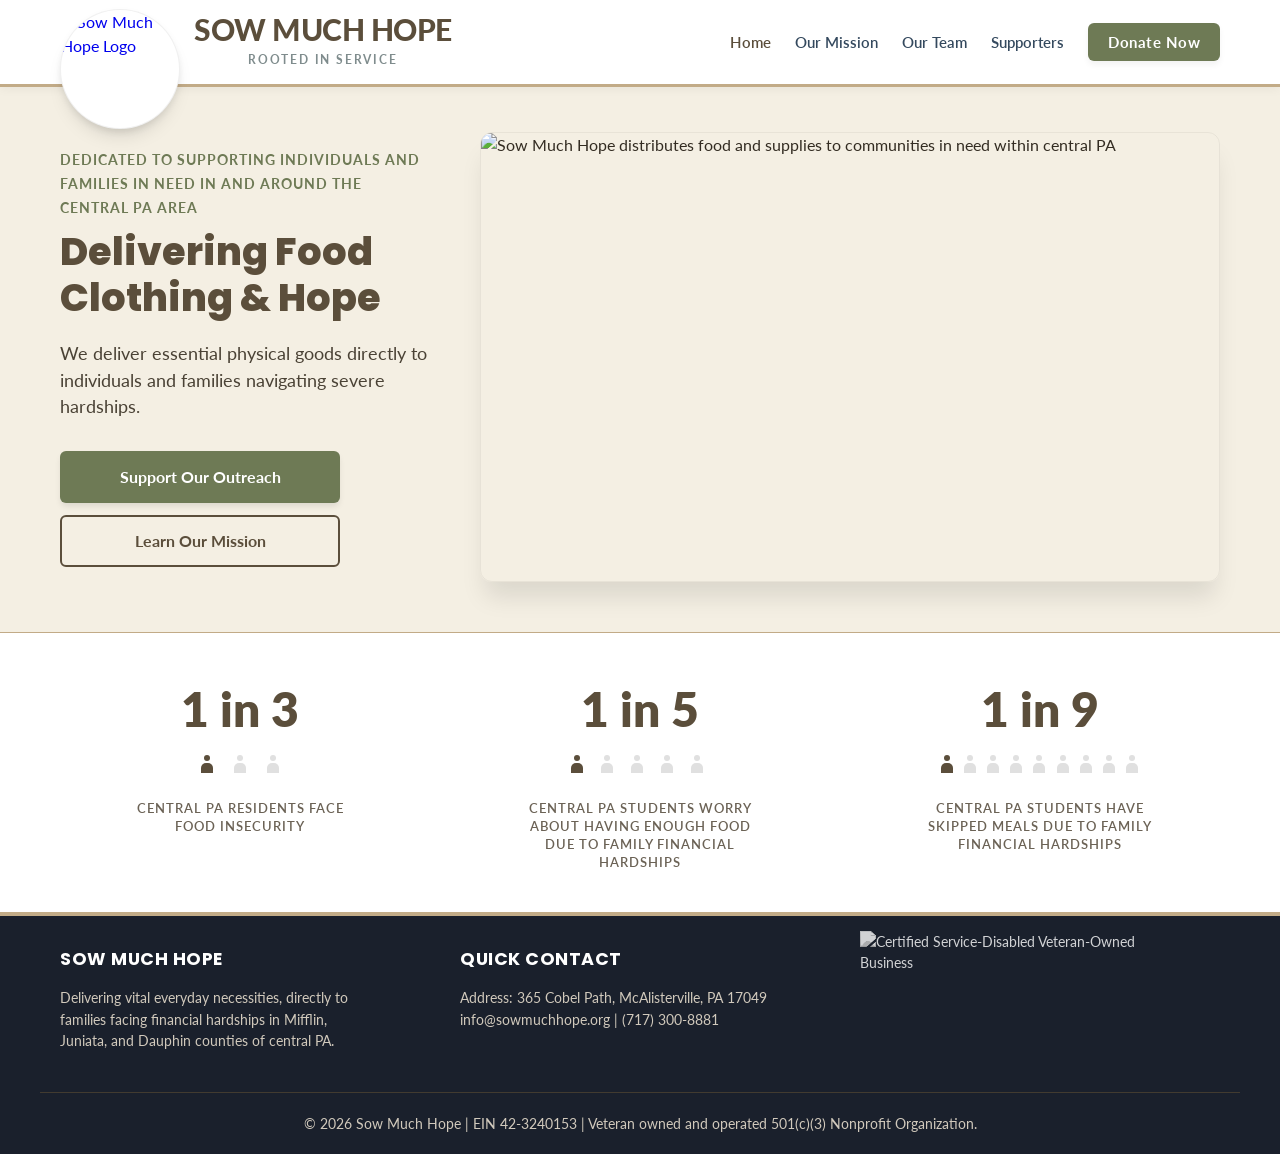
==== index.html @ 4f0cb386 "added supporters page" ====
<!DOCTYPE html>
<html lang="en">
<head>
    <meta charset="UTF-8">
    <meta name="viewport" content="width=device-width, initial-scale=1.0">
    <title>Sow Much Hope</title>

    <!-- Standard Favicon -->
    <link rel="icon" type="image/png" sizes="64x64" href="./images/favicon.png">

    <!-- Shortcut Icon for Older Browsers -->
    <link rel="shortcut icon" href="./images/favicon.png">

    <!-- Apple Touch Icon (For iOS Home Screen Bookmarks) -->
    <link rel="apple-touch-icon" sizes="180x180" href="./images/apple-touch-icon.png">
	
    <link rel="preconnect" href="https://fonts.googleapis.com">
    <link rel="preconnect" href="https://fonts.gstatic.com" crossorigin>
    <link href="https://fonts.googleapis.com/css2?family=Crete+Round:ital@0;1&family=Lato:ital,wght@0,100;0,300;0,400;0,700;0,900;1,100;1,300;1,400;1,700;1,900&family=Poppins:ital,wght@0,100;0,200;0,300;0,400;0,500;0,600;0,700;0,800;0,900;1,100;1,200;1,300;1,400;1,500;1,600;1,700;1,800;1,900&display=swap" rel="stylesheet">
	
    <link rel="stylesheet" href="style.css">
</head>
<body>

	<!-- MASTER HEADER -->
    <header>
        <nav class="container">
            <a href="index.html" class="logo-group">
                <img src="images/logo.png" alt="Sow Much Hope Logo" class="logo-img">
                <div class="logo-text">
                    <span class="logo-title">Sow Much Hope</span>
                    <span class="logo-tagline">Rooted in Service</span>
                </div>
            </a>
            <ul class="nav-links">
                <li><a href="index.html" class="nav-item active">Home</a></li>
                <li><a href="about.html" class="nav-item">Our Mission</a></li>
				<li><a href="team.html" class="nav-item">Our Team</a></li>
                <li><a href="supporters.html" class="nav-item">Supporters</a></li>
                <li><a href="donate.html" class="btn-donate-nav">Donate Now</a></li>
            </ul>            
        </nav>
    </header>
	
    <!-- CONTENT AREA -->
	<main>
		<section style="background: var(--brand-secondary); padding: 35px 0 40px 0; border-bottom: 1px solid var(--accent-gold);">
			<div class="container" style="display: flex; flex-wrap: wrap; gap: 50px; align-items: center;">
                
                <!-- Left Column: Value Proposition -->
                <div class="hero-text-col" style="flex: 1; min-width: 320px;">
                    <span style="color: var(--donation-accent); font-weight: 700; text-transform: uppercase; letter-spacing: 1px; font-size: 0.85rem;">Dedicated to supporting individuals and families in need in and around the central PA area</span>
                    <h1 style="font-size: 2.4rem; line-height: 1.2; margin: 10px 0 20px 0; color: var(--brand-primary); font-weight: 800;">Delivering Food Clothing & Hope</h1>
                    <p style="font-size: 1.1rem; color: #4a4235; margin-bottom: 30px;">We deliver essential physical goods directly to individuals and families navigating severe hardships.</p>
                    
                    <!-- Unified Action Buttons -->
                    <div class="hero-btn-group" style="display: flex; flex-direction: column; gap: 12px; max-width: 280px;">
                        <a href="donate.html" style="background: var(--donation-accent); color: white; padding: 14px 24px; text-decoration: none; font-weight: bold; border-radius: 6px; font-size: 1rem; text-align: center; box-shadow: 0 4px 6px -1px rgba(0,0,0,0.1); transition: transform 0.2s, background 0.2s;">
                            Support Our Outreach
                        </a>
                        <a href="about.html" style="background: transparent; color: var(--brand-primary); border: 2px solid var(--brand-primary); padding: 12px 24px; text-decoration: none; font-weight: bold; border-radius: 6px; font-size: 1rem; text-align: center; transition: background 0.2s;">
                            Learn Our Mission
                        </a>
                    </div>
                </div>

                <!-- Right Column: Massive Hero Image Placement -->
                <div style="flex: 2; min-width: 320px; display: flex; align-items: stretch;">
                    <img src="images/heroimage.png" 
                         alt="Sow Much Hope distributes food and supplies to communities in need within central PA" 
                         style="width: 100%; height: 100%; min-height: 450px; display: block; object-fit: cover; border-radius: 12px; box-shadow: 0 20px 25px -5px rgba(0,0,0,0.1); border: 1px solid rgba(0,0,0,0.05);">
                </div>

            </div>
        </section>

<!-- QUICK IMPACT STATS CONTAINER -->
		<section style="padding: 30px 0; text-align: center; background: white;">
			<div class="container" style="display: flex; flex-wrap: wrap; justify-content: space-around; gap: 40px;">
				
				<!-- Stat 1: 1 in 9 Residents -->
				<div style="display: flex; flex-direction: column; align-items: center; max-width: 250px;">
					<p style="font-size: 3rem; font-weight: 800; color: var(--brand-primary); margin-bottom: 10px;">1 in 3</p>
					
					<!-- 3-Person Grid: 1 Primary Color, 2 Neutral Colors -->
					<div style="display: flex; grid-template-columns: repeat(3, 1fr); gap: 20px; width: 80px; margin-bottom: 25px; align-items: end;">
						<div class="css-person active"><div></div></div>
						<div class="css-person"><div></div></div>
						<div class="css-person"><div></div></div>
					</div>

					<p style="text-transform: uppercase; letter-spacing: 1px; font-size: 0.8rem; color: #6b6255; font-weight: 600; line-height: 1.4; margin: 0;">Central PA residents face food insecurity</p>
				</div>

				<!-- Stat 2: 1 in 5 Students -->
				<div style="display: flex; flex-direction: column; align-items: center; max-width: 250px;">
					<p style="font-size: 3rem; font-weight: 800; color: var(--brand-primary); margin-bottom: 10px;">1 in 5</p>
					
					<!-- 5-Person Grid: 1 Primary Color, 4 Neutral Colors -->
					<div style="display: grid; grid-template-columns: repeat(5, 1fr); gap: 10px; width: 140px; margin-bottom: 25px; align-items: end;">
						<div class="css-person active"><div></div></div>
						<div class="css-person"><div></div></div>
						<div class="css-person"><div></div></div>
						<div class="css-person"><div></div></div>
						<div class="css-person"><div></div></div>
					</div>

					<p style="text-transform: uppercase; letter-spacing: 1px; font-size: 0.8rem; color: #6b6255; font-weight: 600; line-height: 1.4; margin: 0;">Central PA students worry about having enough food due to family financial hardships</p>
				</div>

				<!-- Stat 3: 1 in 9 Students Skipping Meals -->
				<div style="display: flex; flex-direction: column; align-items: center; max-width: 250px;">
					<p style="font-size: 3rem; font-weight: 800; color: var(--brand-primary); margin-bottom: 10px;">1 in 9</p>
					
					<!-- 9-Person Grid: 1 Primary Color, 8 Neutral Colors -->
					<div style="display: grid; grid-template-columns: repeat(9, 1fr); gap: 8px; width: 200px; margin-bottom: 25px; align-items: end;">
						<div class="css-person active"><div></div></div>
						<div class="css-person"><div></div></div>
						<div class="css-person"><div></div></div>
						<div class="css-person"><div></div></div>
						<div class="css-person"><div></div></div>
						<div class="css-person"><div></div></div>
						<div class="css-person"><div></div></div>
						<div class="css-person"><div></div></div>
						<div class="css-person"><div></div></div>
					</div>

					<p style="text-transform: uppercase; letter-spacing: 1px; font-size: 0.8rem; color: #6b6255; font-weight: 600; line-height: 1.4; margin: 0;">Central PA students have skipped meals due to family financial hardships</p>
				</div>

			</div>
		</section>
	</main>

    <!-- MASTER FOOTER -->
    <footer>
        <div class="container" style="display: flex; flex-wrap: wrap; justify-content: space-between; gap: 40px; border-bottom: 1px solid #423b30; padding-bottom: 40px;">
            <!-- Column 1: About -->
            <div style="flex: 1; min-width: 250px;">
                <h3>Sow Much Hope</h3>
                <p style="max-width: 300px;">Delivering vital everyday necessities, directly to families facing financial hardships in Mifflin, Juniata, and Dauphin counties of central PA.</p>
            </div>
            
            <!-- Column 2: Contact Info -->
            <div style="flex: 1; min-width: 250px;">
                <h3>Quick Contact</h3>
                <!--<p>Address: P.O. Box 127, McAlisterville, PA 17049</p>-->
				<p>Address: 365 Cobel Path, McAlisterville, PA 17049</p>
                <p>info@sowmuchhope.org | (717) 300-8881</p>
            </div>

			<!-- Update the Column 3 opening tag to include this class name -->
			<div class="footer-badge-col" style="flex: 1; min-width: 200px; display: flex; flex-direction: column; align-items: flex-start; justify-content: flex-start;">
				<img src="images/VeteranOwned.webp" alt="Certified Service-Disabled Veteran-Owned Business" style="height: auto; max-width: 300px; margin-top: -15px; filter: grayscale(1) brightness(1.4); opacity: 0.8; transition: opacity 0.2s;" onmouseover="this.style.opacity='1'" onmouseout="this.style.opacity='0.8'">
			</div>
        </div>


        <!-- Bottom Copyright Row -->
        <div class="container" style="padding-top: 20px; text-align: center; color: #a89f90;">
            <p>&copy; 2026 Sow Much Hope | EIN 42-3240153 | Veteran owned and operated 501(c)(3) Nonprofit Organization.</p>
        </div>		
    </footer>

</body>
</html>
---- style.css ----
/* ==========================================
    BRAND VARIABLES 
   ========================================== */
   
:root {
    /* BRAND COLORS: */
    --brand-primary: #5B4E3B;       /* Deep bronze/brown from logo text & frame */
    --brand-secondary: #F4EFE3;     /* Warm parchment brand tint for backgrounds */
    --text-dark: #332C22;           /* Deep earthy charcoal for readable text */
    --bg-light: #FAF8F5;            /* Off-white light grey for clean sectioning */
    
    /* THE DONATION ACCENT: Highly prominent, organic green from the leaves */
    --donation-accent: #6E7A55;     /* Leaf green to drive action smoothly */
    --donation-hover: #5A6544;      /* Slightly deeper green for hover state */
    --accent-gold: #C2AB87;         /* Warm emblem gold for fine borders/details */
	--footer-navyblue: #1a202c;
}

/* Master Reset & Browser Best Practices */
* {
    box-sizing: border-box;
    margin: 0;
    padding: 0;
}

/* Master Layout: Shared Header & Navigation */
header {
    background: #ffffff;
    box-shadow: 0 2px 10px rgba(0,0,0,0.05);
    position: sticky;
    top: 0;
    z-index: 1000;
    border-bottom: 3px solid var(--accent-gold);
}

nav {
    display: flex;
    justify-content: space-between;
    align-items: center;
    padding: 20px 0;
}

.nav-links {
    display: flex;
    align-items: center;
    list-style: none;
    gap: 24px;
    margin: 0;
    padding: 0;
}

.nav-item {
    font-family: 'Lato', sans-serif;
    text-decoration: none;
    color: #34495e;
    font-weight: 600;
    font-size: 0.95rem;
    transition: color 0.2s ease;
}

.nav-item:hover, .nav-item.active {
    color: var(--brand-primary, #2c3e50);
}

.btn-donate-nav {
    font-family: 'Lato', sans-serif;
    text-decoration: none;
    background: var(--donation-accent, #e74c3c);
    color: #ffffff !important;
    padding: 10px 20px;
    border-radius: 6px;
    font-weight: 700;
    font-size: 0.95rem;
    letter-spacing: 0.5px;
    box-shadow: 0 4px 6px rgba(0, 0, 0, 0.05);
    transition: transform 0.2s ease, background 0.2s ease;
}

.btn-donate-nav:hover {
    transform: translateY(-1px);
    box-shadow: 0 6px 12px rgba(0, 0, 0, 0.1);
}

/* Logo & Brand Layout Alignment */
.logo-group {
    display: flex;
    align-items: center;
    text-decoration: none;
    flex: 1;
    max-width: 50%;
    position: relative; /* Acts as the structural anchor for our floating logo */
    height: 64px;       /* Firmly locks the header's vertical height tracking */
}

.logo-img {
    height: 120px;      /* Significantly upscaled size */
    width: 120px;       /* Keeps it a perfect, non-oval square */
    display: block;
    object-fit: cover;
    flex-shrink: 0;
    border-radius: 50%; /* Slightly smoother radius to match the larger footprint */
    background: #ffffff;
    
    /* Premium deep shadow so it looks realistically layered over the hero section */
    box-shadow: 0 12px 20px -8px rgba(0,0,0,0.15), 0 4px 10px -2px rgba(0,0,0,0.1);
    border: 1px solid rgba(0,0,0,0.06);
    
    /* The Overlap Magic */
    position: absolute;
    top: -1px;         /* Shifts it up slightly to balance the top and bottom hang */
    left: 0;
    z-index: 10;        /* Guarantees it floats over the header border and hero background */
}

.logo-text {
    display: flex;
    flex-direction: column;
    justify-content: center;
    text-align: center;
    /* Pushes text right: 110px (logo width) + 24px (breathing room gap) */
    margin-left: 134px; 
}

.logo-title {
    font-family: 'Lato', sans-serif;
    display: block;
    font-size: 1.85rem; 
    font-weight: 900;
    text-transform: uppercase;
    color: var(--brand-primary, #2c3e50);
    line-height: 1.0; 
    letter-spacing: -0.5px; 
    white-space: nowrap;
}

.logo-tagline {
    font-family: 'Lato', sans-serif;
    display: block;
    font-size: 0.75rem;
    font-weight: 700;
    text-transform: uppercase;
    letter-spacing: 1.8px;
    color: #7f8c8d;
    margin-top: 6px;
}

body {
    /* Set your primary brand text font (Lato) with system fallback options */
    font-family: 'Lato', -apple-system, BlinkMacSystemFont, "Segoe UI", Roboto, "Helvetica Neue", Arial, sans-serif;
    color: var(--text-dark);
    background-color: var(--bg-light);
    line-height: 1.5;
}

h1, h2, h3, h4, h5, h6 {
    /* If Poppins fails to load, it cleanly defaults to a clean system sans-serif */
    font-family: 'Poppins', -apple-system, BlinkMacSystemFont, "Segoe UI", Arial, sans-serif;
    color: var(--brand-primary);
    font-weight: 700;
}

/* If you use a serif accent for specific subheadings or callouts: */
.serif-accent {
    font-family: 'Crete Round', Georgia, Cambria, "Times New Roman", serif;
}

.container {
    width: 100%;
    max-width: 1200px;
    margin: 0 auto;
    padding: 10px 20px;
}

/* ==========================================
   UNIFIED SUB-PAGE LAYOUT SYSTEM
   ========================================== */

/* This outer wrapper is identical on every page to prevent any jumping */
.sub-page-wrapper {
    padding: 60px 20px 10px 20px;
    background-color: var(--brand-secondary);
    min-height: 77.3vh;
    box-sizing: border-box;
}

/* Base style for single full-width cards (About, Supporters) */
.inner-page-card {
    width: 100%;
    max-width: 1200px;
    margin: 0 auto;
    background: #ffffff;
    padding: 45px 35px;
    border-radius: 12px;
    box-shadow: 0 10px 25px -5px rgba(0, 0, 0, 0.05);
    border: 1px solid var(--accent-gold, #e5e0d8);
    box-sizing: border-box;
	text-align: center;
}

/* Container for multi-column pages (Donate layout) */
.sub-page-grid {
    display: flex;
    flex-wrap: wrap;
    gap: 30px;
    max-width: 1200px;
    margin: 0 auto;
    align-items: stretch;
    box-sizing: border-box;
}

/* Individual grid panels on the donate page */
.sub-page-grid section {
    flex: 1;
    min-width: 320px;
    background: #ffffff;
    border: 1px solid var(--accent-gold, #e5e0d8);
    border-radius: 12px;
    padding: 40px 30px;
    box-shadow: 0 10px 25px -5px rgba(0,0,0,0.05);
    display: flex;
    flex-direction: column;
    justify-content: space-between;
    box-sizing: border-box;
}

/* ==========================================
   MOBILE SNAP-TO-ALIGN OVERRIDES
   ========================================== */
@media (max-width: 768px) {
    /* Every page collapses to this exact padding boundary */
    .sub-page-wrapper {
        padding: 24px 16px; 
    }

    /* Standardizes inner text spacings uniformly */
    .inner-page-card,
    .sub-page-grid section {
        padding: 30px 20px;
        border-radius: 8px;
    }
    
    .sub-page-grid {
        gap: 20px; /* Tighten grid gap on mobile */
    }
}

/* CSS Little People Infographic Icons */
.css-person {
    display: flex;
    flex-direction: column;
    align-items: center;
    width: 14px;
    height: 20px;
    position: relative;
}

/* The Head */
.css-person::before {
    content: '';
    width: 6px;
    height: 6px;
    background: #e0e0e0; /* Default neutral gray */
    border-radius: 50%;
    margin-bottom: 2px;
    display: block;
}

/* The Torso/Shoulders */
.css-person div {
    width: 12px;
    height: 10px;
    background: #e0e0e0; /* Default neutral gray */
    border-top-left-radius: 5px;
    border-top-right-radius: 5px;
}

/* Highlighted Person Styling (The '1' in the stat ratio) */
.css-person.active::before {
    background: var(--brand-primary, #2c3e50); /* Highlights the head in your brand color */
}
.css-person.active div {
    background: var(--brand-primary, #2c3e50); /* Highlights the body in your brand color */
}

.donation-embed-box {
    background: #fcfbfa;
    border: 1px dashed #dcd6cd;
    border-radius: 8px;
    padding: 30px 20px;
    max-width: 450px;
    margin: 0 auto;
    width: 100%;
    box-sizing: border-box;
}
/* ==================
    TEAM PAGE STYLES
   ================== */
   
	   /* Horizontal Officer Card */
    .officer-card {
      background: #ffffff;
      border-radius: 8px;
      overflow: hidden;
      display: flex;
      flex-direction: row;
      align-items: flex-start;
      padding: 2rem;
      gap: 2rem;
    }
    .officer-headshot-wrapper {
      flex-shrink: 0;
    }
    .officer-img {
      width: 130px;
      height: 130px;
      border-radius: 50%;
      object-fit: cover;
      border: 3px solid #C2AB87;
      display: block;
    }
    .officer-info {
      flex: 1;
    }
    .officer-header {
      margin-bottom: 0.75rem;
    }
    .officer-name {
      font-size: 1.4rem;
      color: #5B4E3B;
      line-height: 1.2;
    }
    .officer-title {
      font-size: 0.95rem;
      font-weight: 600;
      color: #5B4E3B;
      text-transform: uppercase;
      letter-spacing: 0.5px;
      margin-top: 0.25rem;
    }
    .officer-email {
      display: inline-block;
      font-size: 0.9rem;
      color: #4a5568;
      text-decoration: none;
      margin-bottom: 0.75rem;
    }
    .officer-email:hover {
      color: #2e5b37;
      text-decoration: underline;
    }
    .officer-bio {
      font-size: 0.95rem;
      color: #4a5568;
      line-height: 1.6;
    }

    /* Responsive Mobile Adjustments */
    @media (max-width: 640px) {
      .officer-card {
        flex-direction: column;
        align-items: center;
        text-align: center;
        padding: 1.5rem;
        gap: 1rem;
      }
      .officer-headshot-wrapper {
        margin-bottom: 0.5rem;
      }
    }

/* ==================
    SUPPORTERS PAGE STYLES
   ================== */


.logo-container {
  display: flex;
  flex-wrap: wrap;
  align-items: center;      /* Vertically centers logos of different aspect ratios */
  justify-content: center; /* Centers logos horizontally */
  gap: 2rem;               /* Creates consistent spacing between logos */
}

.logo-container img {
  max-width: 225px;
  max-height: 100px;
  width: auto;
  height: auto;
  object-fit: contain;
}     /* Ensures logos fit neatly without distortion */


/* Master Layout: Shared Footer */
footer {
    background: var(--footer-navyblue); /*/#1a202c;*/ /* Darkened variant of brand-primary */
    color: #D1C9BC;
    padding: 20px 0 10px 0;
    font-size: 0.9rem;
    border-top: 4px solid var(--accent-gold);
}

footer h3 {
    color: #ffffff;
    margin-bottom: 15px;
    text-transform: uppercase;
    font-size: 1.1rem;
    letter-spacing: 0.5px;
}

footer p {
    color: #D1C9BC;
}

footer a {
    color: #ffffff;
    text-decoration: none;
}

/* ==========================================
   CONSOLIDATED MOBILE RESPONSIVE LAYOUT (768px)
   ========================================== */
@media (max-width: 768px) {
    /* Header & Navigation */
    header nav.container {
        flex-direction: column;
        align-items: center;
        padding: 15px 10px;
        gap: 15px;
    }

    .logo-group {
        max-width: 100%;
        height: auto;
        margin-bottom: 5px;
        flex-direction: column;
        align-items: center;
    }

    .logo-img {
        position: relative;
        top: 0;
        margin-bottom: 10px;
    }

    .logo-text {
        margin-left: 0;
        text-align: center;
    }

    .nav-links {
        flex-wrap: wrap;
        justify-content: center;
        padding: 0;
        margin: 0;
        gap: 12px;
    }

    /* Entire Footer Stack */
    footer .container {
        flex-direction: column;
        align-items: center;
        text-align: center;
    }

    footer h3, 
    footer p {
        text-align: center;
        max-width: 100%;
        margin-left: auto;
        margin-right: auto;
    }
}

/* Mobile Layout Adjustments for Hero Section (800px) */
@media (max-width: 800px) {
    .hero-text-col {
        text-align: center;
    }

    .hero-btn-group {
        margin-left: auto;
        margin-right: auto;
        align-items: center;
        width: 100%;
    }

    .hero-btn-group a {
        width: 100%;
        box-sizing: border-box;
    }
}
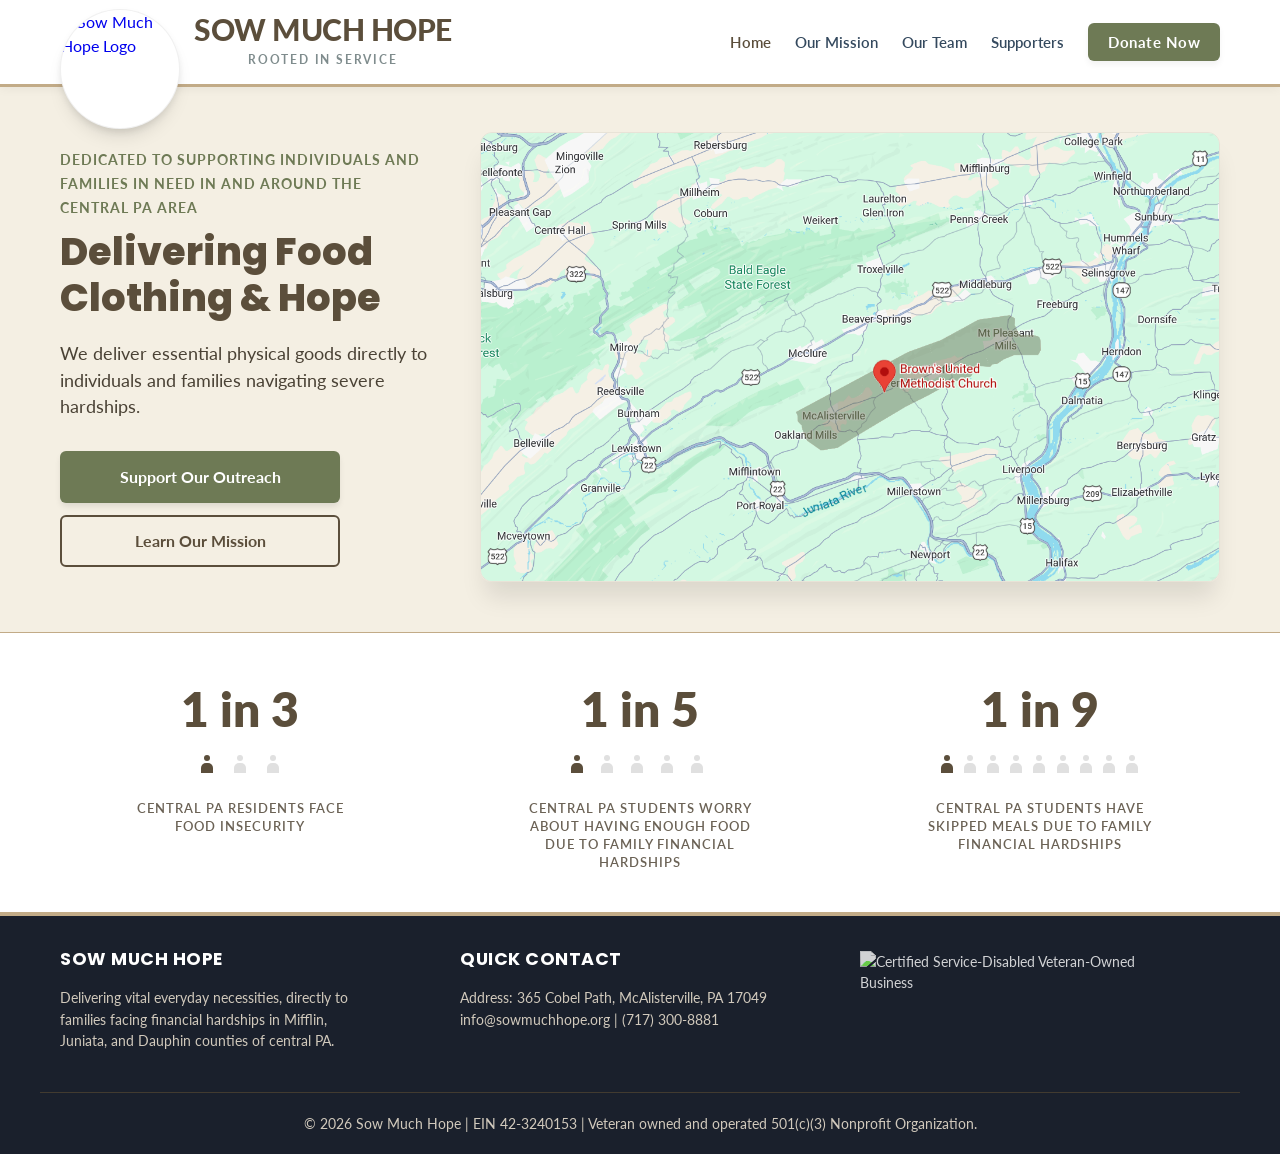
==== commit 88c5d0b1: "updated hero image, favicon, and veteran owned images" ====
--- a/index.html
+++ b/index.html
@@ -151,7 +151,8 @@
 
 			<!-- Update the Column 3 opening tag to include this class name -->
 			<div class="footer-badge-col" style="flex: 1; min-width: 200px; display: flex; flex-direction: column; align-items: flex-start; justify-content: flex-start;">
-				<img src="images/VeteranOwned.webp" alt="Certified Service-Disabled Veteran-Owned Business" style="height: auto; max-width: 300px; margin-top: -15px; filter: grayscale(1) brightness(1.4); opacity: 0.8; transition: opacity 0.2s;" onmouseover="this.style.opacity='1'" onmouseout="this.style.opacity='0.8'">
+				<!--<img src="images/VeteranOwned.webp" alt="Certified Service-Disabled Veteran-Owned Business" style="height: auto; max-width: 300px; margin-top: -15px; filter: grayscale(1) brightness(1.4); opacity: 0.8; transition: opacity 0.2s;" onmouseover="this.style.opacity='1'" onmouseout="this.style.opacity='0.8'">-->
+				<a href="https://therallypoint.co/b/sow-much-hope" target="_blank" rel="noopener"><img src="https://therallypoint.co/badge/sow-much-hope.svg?style=light" alt="Certified Service-Disabled Veteran-Owned Business" style="height: auto; max-width: 300px; margin-top: 5px; filter: brightness(1.4); opacity: 0.8; transition: opacity 0.2s;" onmouseover="this.style.opacity='1'" onmouseout="this.style.opacity='0.8'"></a>	
 			</div>
         </div>
 
